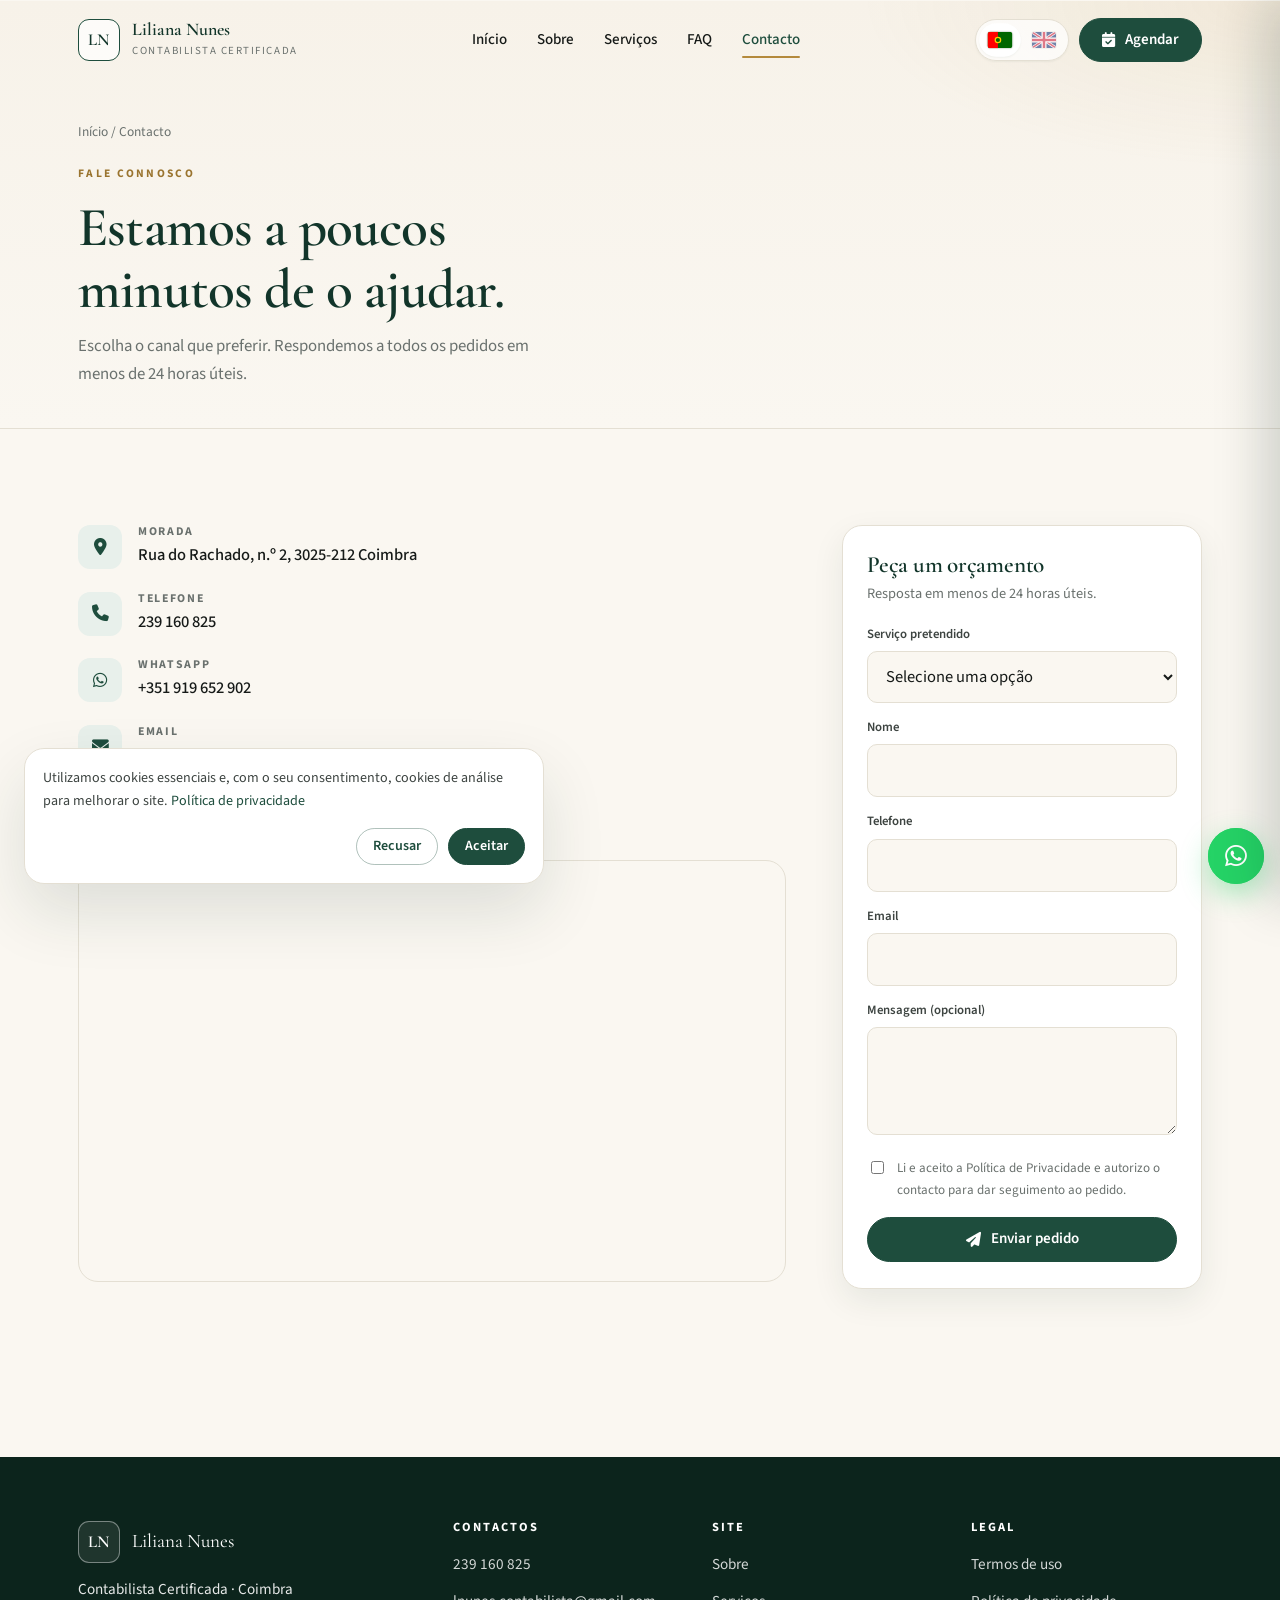
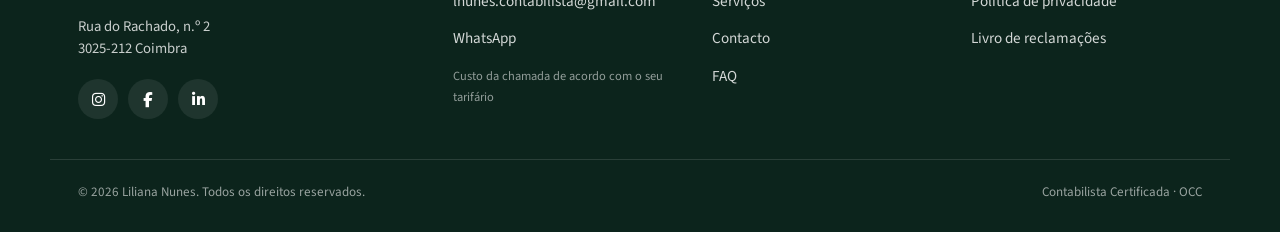
==== site/contacto.html @ eab2f984 "Add Liliana Nunes static marketing site ready for Vercel demo. Ship the HTML/CSS/JS site with PT/EN " ====
<!DOCTYPE html>
<html lang="pt-PT" data-lang="pt">
<head>
  <meta charset="utf-8">
  <meta name="viewport" content="width=device-width, initial-scale=1">
  <meta name="robots" content="index, follow, max-image-preview:large">
  <meta name="theme-color" content="#12352a">
  <meta name="geo.region" content="PT-06">
  <meta name="geo.placename" content="Coimbra">
  <meta property="og:locale" content="pt_PT">
  <meta property="og:site_name" content="Liliana Nunes | Contabilista Certificada">
  <title>Contacto · Liliana Nunes, Contabilista em Coimbra</title>
  <meta name="description" content="Contacte o gabinete de contabilidade Liliana Nunes em Coimbra. Telefone, email, WhatsApp e mapa. Resposta em menos de 24 horas úteis.">
  <link rel="canonical" href="https://www.lnunes-contabilista.pt/contacto">
  <meta property="og:url" content="https://www.lnunes-contabilista.pt/contacto">
  <meta property="og:type" content="website">
  <meta property="og:title" content="Contacto · Liliana Nunes">
  <meta property="og:description" content="Fale com o gabinete de contabilidade em Coimbra.">
  <meta property="og:image" content="https://www.lnunes-contabilista.pt/assets/img/liliana-nunes-retrato.png">
  <link rel="icon" href="favicon.svg" type="image/svg+xml">
  <link rel="preconnect" href="https://fonts.googleapis.com">
  <link rel="preconnect" href="https://fonts.gstatic.com" crossorigin>
  <link href="https://fonts.googleapis.com/css2?family=Cormorant+Garamond:ital,wght@0,500;0,600;0,700;1,600&family=Source+Sans+3:wght@400;500;600;700&display=swap" rel="stylesheet">
  <link rel="stylesheet" href="https://cdnjs.cloudflare.com/ajax/libs/font-awesome/6.5.1/css/all.min.css" media="print" onload="this.media='all'">
  <noscript><link rel="stylesheet" href="https://cdnjs.cloudflare.com/ajax/libs/font-awesome/6.5.1/css/all.min.css"></noscript>
  <link rel="stylesheet" href="assets/css/styles.css">
</head>
<body>
  <div data-include="partials/header.html"></div>

  <main>
    <section class="page-hero">
      <div class="container">
        <div class="crumbs"><a href="index.html"><span data-lang="pt">Início</span><span data-lang="en">Home</span></a> / <span data-lang="pt">Contacto</span><span data-lang="en">Contact</span></div>
        <span class="eyebrow"><span data-lang="pt">Fale connosco</span><span data-lang="en">Get in touch</span></span>
        <h1><span data-lang="pt">Estamos a poucos minutos de o ajudar.</span><span data-lang="en">We are a few minutes away from helping you.</span></h1>
        <p><span data-lang="pt">Escolha o canal que preferir. Respondemos a todos os pedidos em menos de 24 horas úteis.</span><span data-lang="en">Choose the channel you prefer. We reply to every request within 24 business hours.</span></p>
      </div>
    </section>

    <section class="section">
      <div class="container with-sidebar">
        <div>
          <div class="reveal">
            <div class="contact-item">
              <i class="fa-solid fa-location-dot"></i>
              <div>
                <h4><span data-lang="pt">Morada</span><span data-lang="en">Address</span></h4>
                <p data-bind="address">Rua do Rachado, n.º 2, 3025-212 Coimbra</p>
              </div>
            </div>
            <div class="contact-item">
              <i class="fa-solid fa-phone"></i>
              <div>
                <h4><span data-lang="pt">Telefone</span><span data-lang="en">Phone</span></h4>
                <a data-bind="phone-link" href="tel:+351239160825"><span data-bind="phone">239 160 825</span></a>
              </div>
            </div>
            <div class="contact-item">
              <i class="fa-brands fa-whatsapp"></i>
              <div>
                <h4>WhatsApp</h4>
                <a data-wa="header" href="#"><span data-bind="wa-display">+351 919 652 902</span></a>
              </div>
            </div>
            <div class="contact-item">
              <i class="fa-solid fa-envelope"></i>
              <div>
                <h4>Email</h4>
                <a data-bind="email-link" href="mailto:lnunes.contabilista@gmail.com"><span data-bind="email">lnunes.contabilista@gmail.com</span></a>
              </div>
            </div>
            <div class="contact-item">
              <i class="fa-solid fa-clock"></i>
              <div>
                <h4><span data-lang="pt">Horário</span><span data-lang="en">Hours</span></h4>
                <p data-bind="hours">Segunda a Sexta · 09:00 – 18:00</p>
              </div>
            </div>
          </div>

          <div class="map-wrap reveal" style="margin-top:24px;">
            <iframe
              title="Localização do gabinete em Coimbra"
              src="https://www.google.com/maps?q=Rua%20do%20Rachado%202%2C%203025-212%20Coimbra&output=embed"
              loading="lazy"
              referrerpolicy="no-referrer-when-downgrade"></iframe>
          </div>
        </div>

        <div data-include="partials/contact-form.html"></div>
      </div>
    </section>
  </main>

  <div data-include="partials/footer.html"></div>
  <div data-include="partials/overlays.html"></div>

  <script src="assets/js/config.js"></script>
  <script type="module" src="assets/js/site.js"></script>
</body>
</html>
---- site/assets/css/styles.css ----
/* =========================================================
   Liliana Nunes | Contabilista Certificada
   Design system premium — vanilla CSS, mobile-first
   ========================================================= */

:root {
  --green-950: #0c241c;
  --green-900: #12352a;
  --green-800: #1e4d3d;
  --green-700: #2a6b53;
  --green-100: #e8f0eb;
  --gold-600: #9a742f;
  --gold-500: #b48a3c;
  --gold-400: #cfa964;
  --cream-50: #faf7f1;
  --cream-100: #f3eee4;
  --ink-900: #161a18;
  --ink-700: #3d4441;
  --ink-500: #6a716e;
  --ink-300: #b4bab7;
  --line: #e4dfd3;
  --white: #ffffff;
  --shadow-sm: 0 1px 2px rgba(18, 53, 42, 0.05);
  --shadow-md: 0 12px 32px rgba(18, 53, 42, 0.08);
  --shadow-lg: 0 28px 64px rgba(18, 53, 42, 0.12);
  --radius: 12px;
  --radius-lg: 20px;
  --container: 1180px;
  --header-h: 80px;
  --header-h-scrolled: 68px;
  --transition: 240ms cubic-bezier(0.22, 0.7, 0.25, 1);
  --font-sans: "Source Sans 3", "Source Sans Pro", -apple-system, BlinkMacSystemFont, "Segoe UI", sans-serif;
  --font-serif: "Cormorant Garamond", Georgia, "Times New Roman", serif;
}

*, *::before, *::after { box-sizing: border-box; }
html { scroll-behavior: smooth; -webkit-text-size-adjust: 100%; }
body {
  margin: 0;
  font-family: var(--font-sans);
  color: var(--ink-900);
  background: var(--cream-50);
  line-height: 1.65;
  font-size: 16.5px;
  -webkit-font-smoothing: antialiased;
  overflow-x: hidden;
}
img { max-width: 100%; display: block; height: auto; }
a { color: var(--green-800); text-decoration: none; transition: color var(--transition); }
a:hover { color: var(--gold-500); }
button { font-family: inherit; cursor: pointer; }
strong { color: var(--ink-900); font-weight: 600; }

h1, h2, h3, h4 {
  font-family: var(--font-serif);
  font-weight: 600;
  color: var(--green-900);
  line-height: 1.12;
  margin: 0 0 0.45em;
  letter-spacing: -0.015em;
}
h1 { font-size: clamp(2.15rem, 5vw, 3.45rem); }
h2 { font-size: clamp(1.65rem, 3.2vw, 2.35rem); }
h3 {
  font-size: 1.2rem;
  font-family: var(--font-serif);
  font-weight: 600;
  letter-spacing: -0.01em;
}
p { margin: 0 0 1em; color: var(--ink-700); }
p:last-child { margin-bottom: 0; }

.container {
  max-width: var(--container);
  margin: 0 auto;
  padding: 0 clamp(18px, 4vw, 28px);
}
.section { padding: clamp(56px, 8vw, 96px) 0; }
.section-tight { padding: clamp(40px, 6vw, 64px) 0; }
.section--muted {
  background: var(--white);
  border-top: 1px solid var(--line);
  border-bottom: 1px solid var(--line);
}

.eyebrow {
  display: inline-block;
  font-size: 0.72rem;
  letter-spacing: 0.2em;
  text-transform: uppercase;
  color: var(--gold-600);
  font-weight: 700;
  margin-bottom: 14px;
}
.lead { font-size: 1.12rem; color: var(--ink-700); max-width: 54ch; line-height: 1.7; }

/* -------- Buttons -------- */
.btn {
  display: inline-flex;
  align-items: center;
  justify-content: center;
  gap: 10px;
  padding: 13px 22px;
  border-radius: 999px;
  font-weight: 600;
  font-size: 0.94rem;
  border: 1.5px solid transparent;
  transition: transform var(--transition), background var(--transition), color var(--transition), box-shadow var(--transition), border-color var(--transition);
  white-space: nowrap;
  line-height: 1.1;
  text-decoration: none;
}
.btn-primary {
  background: var(--green-800);
  color: var(--white);
  border-color: var(--green-800);
}
.btn-primary:hover {
  background: var(--green-900);
  border-color: var(--green-900);
  color: var(--white);
  transform: translateY(-1px);
  box-shadow: var(--shadow-md);
}
.btn-outline {
  background: transparent;
  color: var(--green-800);
  border-color: rgba(30, 77, 61, 0.35);
}
.btn-outline:hover {
  background: var(--green-800);
  border-color: var(--green-800);
  color: var(--white);
}
.btn-gold {
  background: var(--gold-500);
  color: var(--white);
  border-color: var(--gold-500);
}
.btn-gold:hover {
  background: var(--gold-400);
  border-color: var(--gold-400);
  color: var(--white);
}
.btn-whatsapp { background: #25d366; color: var(--white); border-color: #25d366; }
.btn-whatsapp:hover { background: #1ebe5b; border-color: #1ebe5b; color: var(--white); }

/* -------- Header (adapta ao cenário) -------- */
.site-header {
  position: sticky;
  top: 0;
  z-index: 60;
  background: rgba(250, 247, 241, 0.72);
  backdrop-filter: saturate(160%) blur(14px);
  -webkit-backdrop-filter: saturate(160%) blur(14px);
  border-bottom: 1px solid transparent;
  transition: background var(--transition), border-color var(--transition), box-shadow var(--transition);
}
/* Header transparente no topo — igual em todas as páginas */
.site-header:not(.scrolled) {
  background: transparent;
  backdrop-filter: none;
  -webkit-backdrop-filter: none;
}
body.is-home .site-header:not(.scrolled) {
  background: transparent;
  backdrop-filter: none;
  -webkit-backdrop-filter: none;
}
.site-header.scrolled {
  background: rgba(255, 255, 255, 0.94);
  border-bottom-color: var(--line);
  box-shadow: 0 8px 30px rgba(18, 53, 42, 0.06);
}
.header-inner {
  height: var(--header-h);
  display: flex;
  align-items: center;
  justify-content: space-between;
  gap: 16px;
  transition: height var(--transition);
}
.site-header.scrolled .header-inner { height: var(--header-h-scrolled); }

.brand {
  display: flex;
  align-items: center;
  gap: 12px;
  color: var(--green-900);
  font-family: var(--font-serif);
  min-width: 0;
}
.brand:hover { color: var(--green-900); }
.brand-mark {
  width: 42px;
  height: 42px;
  flex-shrink: 0;
  display: inline-flex;
  align-items: center;
  justify-content: center;
  border: 1.5px solid var(--green-800);
  border-radius: 11px;
  font-family: var(--font-serif);
  font-size: 1.05rem;
  font-weight: 600;
  letter-spacing: 0.04em;
  color: var(--green-900);
  background: rgba(255, 255, 255, 0.7);
  transition: background var(--transition), border-color var(--transition), color var(--transition);
}
.brand-mark--light {
  border-color: rgba(255, 255, 255, 0.4);
  color: var(--white);
  background: rgba(255, 255, 255, 0.08);
}
.brand-name {
  font-size: 1.12rem;
  line-height: 1.1;
  font-weight: 600;
  white-space: nowrap;
}
.brand-sub {
  font-size: 0.68rem;
  letter-spacing: 0.14em;
  text-transform: uppercase;
  color: var(--ink-500);
  font-family: var(--font-sans);
  margin-top: 2px;
}
@media (max-width: 380px) {
  .brand-sub { display: none; }
}

.lang-switch {
  display: inline-flex;
  align-items: center;
  gap: 4px;
  padding: 4px;
  border-radius: 999px;
  background: rgba(255, 255, 255, 0.72);
  border: 1px solid var(--line);
  box-shadow: var(--shadow-sm);
}
.lang-flag {
  display: inline-flex;
  align-items: center;
  justify-content: center;
  gap: 8px;
  width: 40px;
  height: 32px;
  padding: 0;
  border: 0;
  border-radius: 999px;
  background: transparent;
  cursor: pointer;
  opacity: 0.55;
  transition: opacity var(--transition), background var(--transition), transform var(--transition);
}
.lang-flag svg {
  display: block;
  border-radius: 3px;
  box-shadow: 0 0 0 1px rgba(0, 0, 0, 0.08);
}
.lang-flag:hover { opacity: 0.9; }
.lang-flag.is-active {
  opacity: 1;
  background: var(--white);
  box-shadow: var(--shadow-sm);
  transform: scale(1.04);
}
.lang-switch--mobile {
  margin-top: 22px;
  align-self: stretch;
  justify-content: center;
  padding: 8px;
  gap: 8px;
}
.lang-switch--mobile .lang-flag {
  width: auto;
  min-width: 88px;
  height: 42px;
  padding: 0 14px;
  font-size: 0.82rem;
  font-weight: 700;
  letter-spacing: 0.06em;
  color: var(--green-900);
  opacity: 0.7;
}
.lang-switch--mobile .lang-flag.is-active {
  opacity: 1;
  background: var(--green-100);
}

.header-actions {
  display: none;
  align-items: center;
  gap: 10px;
  flex-shrink: 0;
}

.nav { display: none; }
.nav ul {
  list-style: none;
  padding: 0;
  margin: 0;
  display: flex;
  gap: clamp(18px, 2.4vw, 30px);
}
.nav a {
  color: var(--ink-900);
  font-weight: 500;
  font-size: 0.94rem;
  position: relative;
  padding: 6px 0;
}
.nav a:hover,
.nav a.active { color: var(--green-800); }
.nav a.active::after {
  content: "";
  position: absolute;
  left: 0;
  right: 0;
  bottom: -2px;
  height: 2px;
  background: var(--gold-500);
  border-radius: 2px;
}

.burger {
  width: 44px;
  height: 44px;
  border: 1px solid transparent;
  border-radius: 12px;
  background: rgba(255, 255, 255, 0.55);
  color: var(--green-900);
  display: inline-flex;
  align-items: center;
  justify-content: center;
  font-size: 1.2rem;
  flex-shrink: 0;
}
.burger:hover { border-color: var(--line); }

.header-mobile-tools {
  display: inline-flex;
  align-items: center;
  gap: 8px;
  flex-shrink: 0;
}
@media (min-width: 960px) {
  .nav { display: block; }
  .header-actions { display: inline-flex; }
  .header-mobile-tools { display: none; }
}

/* Mobile nav */
.nav-backdrop {
  position: fixed;
  inset: 0;
  z-index: 75;
  background: rgba(12, 36, 28, 0.45);
  opacity: 0;
  visibility: hidden;
  pointer-events: none;
  transition: opacity var(--transition), visibility var(--transition);
  border: 0;
  padding: 0;
  margin: 0;
  width: 100%;
  cursor: pointer;
}
.nav-backdrop.open {
  opacity: 1;
  visibility: visible;
  pointer-events: auto;
}
.mobile-nav {
  position: fixed;
  top: 0;
  right: 0;
  bottom: 0;
  z-index: 80;
  width: min(100%, 360px);
  background: var(--cream-50);
  padding: 20px 22px calc(28px + env(safe-area-inset-bottom));
  transform: translateX(100%);
  transition: transform var(--transition);
  display: flex;
  flex-direction: column;
  box-shadow: -16px 0 48px rgba(12, 36, 28, 0.18);
  overflow-y: auto;
}
.mobile-nav.open { transform: translateX(0); }
.mobile-nav-head {
  display: flex;
  justify-content: space-between;
  align-items: center;
  margin-bottom: 28px;
  gap: 12px;
}
.mobile-nav ul {
  list-style: none;
  padding: 0;
  margin: 0;
  display: flex;
  flex-direction: column;
}
.mobile-nav a {
  display: block;
  padding: 15px 4px;
  font-size: 1.35rem;
  font-family: var(--font-serif);
  color: var(--green-900);
  border-bottom: 1px solid var(--line);
}
.mobile-nav a.active { color: var(--gold-600); }
.mobile-nav .btn {
  margin-top: 28px;
  width: 100%;
}

/* -------- Hero -------- */
.hero {
  position: relative;
  padding: 28px 0 56px;
  margin-top: calc(var(--header-h) * -1);
  padding-top: calc(var(--header-h) + 28px);
  background:
    radial-gradient(1000px 480px at 88% -8%, rgba(180, 138, 60, 0.16), transparent 58%),
    radial-gradient(820px 460px at -8% 100%, rgba(30, 77, 61, 0.11), transparent 55%),
    linear-gradient(180deg, #f7f2e9 0%, var(--cream-50) 100%);
  overflow: hidden;
}
body.is-home .hero { margin-top: calc(var(--header-h) * -1); padding-top: calc(var(--header-h) + 28px); }

.hero-grid {
  display: grid;
  grid-template-columns: 1fr;
  gap: 36px;
  align-items: center;
}
.hero-copy h1 .accent {
  color: var(--gold-500);
  font-style: italic;
  font-weight: 600;
}
.hero-copy .lead { margin-bottom: 26px; }
.hero-ctas { display: flex; flex-wrap: wrap; gap: 12px; }
.hero-meta {
  margin-top: 28px;
  display: flex;
  flex-wrap: wrap;
  gap: 14px 28px;
  color: var(--ink-700);
  font-size: 0.9rem;
}
.hero-meta div {
  display: inline-flex;
  align-items: center;
  gap: 8px;
}
.hero-meta i { color: var(--gold-500); }

.hero-image-wrap {
  position: relative;
  border-radius: var(--radius-lg);
  overflow: hidden;
  aspect-ratio: 4 / 5;
  max-height: 620px;
  box-shadow: var(--shadow-lg);
  background: var(--cream-100);
}
.hero-image-wrap::before {
  content: "";
  position: absolute;
  inset: 0;
  background: linear-gradient(180deg, transparent 55%, rgba(12, 36, 28, 0.42));
  z-index: 1;
  pointer-events: none;
}
.hero-image-wrap img {
  width: 100%;
  height: 100%;
  object-fit: cover;
  object-position: center top;
}

.hero-badge {
  position: absolute;
  bottom: 18px;
  left: 18px;
  right: 18px;
  z-index: 2;
  background: rgba(255, 255, 255, 0.95);
  backdrop-filter: blur(10px);
  border-radius: var(--radius);
  padding: 13px 16px;
  display: flex;
  align-items: center;
  gap: 12px;
  box-shadow: var(--shadow-md);
}
.hero-badge .dot {
  width: 10px;
  height: 10px;
  border-radius: 50%;
  background: #25d366;
  box-shadow: 0 0 0 6px rgba(37, 211, 102, 0.18);
  flex-shrink: 0;
}
.hero-badge strong {
  display: block;
  color: var(--green-900);
  font-size: 0.95rem;
  line-height: 1.2;
}
.hero-badge small {
  color: var(--ink-500);
  display: block;
  font-size: 0.8rem;
  margin-top: 2px;
}

@media (min-width: 960px) {
  .hero { padding: 40px 0 88px; }
  .hero { padding-top: calc(var(--header-h) + 48px); }
  .hero-grid {
    grid-template-columns: 1.08fr 0.92fr;
    gap: 56px;
  }
}

@media (min-width: 1400px) {
  .container { padding: 0 32px; }
  .hero-grid { gap: 72px; }
  .hero-image-wrap { max-height: 680px; }
}

/* -------- Trust bar -------- */
.trust {
  background: var(--white);
  border-top: 1px solid var(--line);
  border-bottom: 1px solid var(--line);
  padding: 26px 0;
}
.trust-grid {
  display: grid;
  grid-template-columns: repeat(2, 1fr);
  gap: 22px 20px;
  text-align: center;
}
.trust-item strong {
  display: block;
  font-family: var(--font-serif);
  color: var(--green-900);
  font-size: 1.65rem;
  line-height: 1.1;
  margin-bottom: 4px;
}
.trust-item span {
  color: var(--ink-500);
  font-size: 0.82rem;
  letter-spacing: 0.04em;
}
@media (min-width: 768px) {
  .trust-grid { grid-template-columns: repeat(4, 1fr); }
}

/* -------- Sections -------- */
.section-head {
  text-align: center;
  max-width: 680px;
  margin: 0 auto 48px;
}
.section-head p {
  color: var(--ink-500);
  font-size: 1.05rem;
}

/* -------- Service items (editorial, não “card feio”) -------- */
.services-grid {
  display: grid;
  grid-template-columns: 1fr;
  gap: 0;
  border-top: 1px solid var(--line);
}
@media (min-width: 720px) {
  .services-grid {
    grid-template-columns: repeat(2, 1fr);
    column-gap: 0;
  }
}
@media (min-width: 1100px) {
  .services-grid { grid-template-columns: repeat(3, 1fr); }
}

.service-card {
  background: transparent;
  border: 0;
  border-bottom: 1px solid var(--line);
  border-radius: 0;
  padding: 28px 8px 28px 0;
  height: auto;
  transition: background var(--transition);
  position: relative;
}
@media (min-width: 720px) {
  .service-card {
    padding: 32px 28px 32px 0;
    border-right: 1px solid var(--line);
  }
  .service-card:nth-child(2n) { padding-right: 0; padding-left: 28px; border-right: 0; }
}
@media (min-width: 1100px) {
  .service-card {
    padding: 34px 28px;
    border-right: 1px solid var(--line);
  }
  .service-card:nth-child(2n) { padding-left: 28px; border-right: 1px solid var(--line); }
  .service-card:nth-child(3n) { border-right: 0; padding-right: 0; }
  .service-card:nth-child(3n + 1) { padding-left: 0; }
}

.service-card:hover { background: transparent; transform: none; box-shadow: none; }
.service-card .icon {
  width: auto;
  height: auto;
  border-radius: 0;
  background: none;
  color: var(--gold-500);
  display: inline-flex;
  font-size: 1.15rem;
  margin-bottom: 14px;
}
.service-card h3 {
  color: var(--green-900);
  margin-bottom: 10px;
  font-size: 1.28rem;
}
.service-card p {
  font-size: 0.96rem;
  margin-bottom: 14px;
  max-width: 38ch;
}
.service-card a {
  font-weight: 600;
  font-size: 0.88rem;
  display: inline-flex;
  align-items: center;
  gap: 8px;
  color: var(--green-800);
}
.service-card a:hover { color: var(--gold-500); gap: 12px; }

/* Lista longa na página serviços */
.service-list {
  display: flex;
  flex-direction: column;
  gap: 0;
  border-top: 1px solid var(--line);
}
.service-row {
  display: grid;
  grid-template-columns: 1fr;
  gap: 12px;
  padding: 28px 0;
  border-bottom: 1px solid var(--line);
  scroll-margin-top: calc(var(--header-h-scrolled) + 20px);
}
@media (min-width: 720px) {
  .service-row {
    grid-template-columns: 56px 1fr;
    gap: 20px;
    padding: 32px 0;
    align-items: start;
  }
}
.service-row .icon {
  color: var(--gold-500);
  font-size: 1.25rem;
  padding-top: 4px;
}
.service-row h3 {
  margin-bottom: 8px;
  font-size: 1.35rem;
}
.service-row p {
  margin: 0;
  max-width: 62ch;
  font-size: 1rem;
}

/* -------- Process steps -------- */
.steps {
  display: grid;
  grid-template-columns: 1fr;
  gap: 18px;
  counter-reset: step;
}
@media (min-width: 768px) {
  .steps { grid-template-columns: repeat(4, 1fr); gap: 20px; }
}
.step {
  background: transparent;
  border: 0;
  border-top: 2px solid var(--gold-500);
  border-radius: 0;
  padding: 20px 4px 8px;
}
.step::before {
  counter-increment: step;
  content: "0" counter(step);
  font-family: var(--font-serif);
  font-size: 1.85rem;
  color: var(--gold-500);
  display: block;
  margin-bottom: 10px;
  line-height: 1;
}
.step h3 { margin-bottom: 8px; font-size: 1.15rem; }
.step p { font-size: 0.92rem; margin: 0; color: var(--ink-500); }

.block-intro { margin-top: 64px; margin-bottom: 8px; }
.block-intro p { color: var(--ink-500); max-width: 48ch; }

/* -------- Sidebar + form -------- */
.with-sidebar {
  display: grid;
  grid-template-columns: 1fr;
  gap: 40px;
}
@media (min-width: 1024px) {
  .with-sidebar {
    grid-template-columns: minmax(0, 1fr) min(360px, 34%);
    gap: 56px;
    align-items: start;
  }
  .sidebar-sticky { position: sticky; top: calc(var(--header-h-scrolled) + 20px); }
}

.form-card {
  background: var(--white);
  border: 1px solid var(--line);
  border-radius: var(--radius-lg);
  padding: 26px 24px;
  box-shadow: var(--shadow-md);
}
.form-card h3 {
  font-family: var(--font-serif);
  font-size: 1.45rem;
  margin-bottom: 4px;
  color: var(--green-900);
}
.form-card .sub {
  color: var(--ink-500);
  font-size: 0.9rem;
  margin-bottom: 18px;
}
.field { margin-bottom: 14px; }
.field label {
  display: block;
  font-size: 0.8rem;
  font-weight: 600;
  color: var(--ink-700);
  margin-bottom: 6px;
}
.field input,
.field select,
.field textarea {
  width: 100%;
  padding: 12px 14px;
  border: 1px solid var(--line);
  border-radius: 10px;
  font: inherit;
  background: var(--cream-50);
  color: var(--ink-900);
  transition: border-color var(--transition), background var(--transition), box-shadow var(--transition);
}
.field input:focus,
.field select:focus,
.field textarea:focus {
  outline: none;
  border-color: var(--green-800);
  background: var(--white);
  box-shadow: 0 0 0 3px rgba(30, 77, 61, 0.1);
}
.field textarea { min-height: 92px; resize: vertical; }
.check {
  display: flex;
  gap: 10px;
  align-items: flex-start;
  font-size: 0.82rem;
  color: var(--ink-500);
  margin-bottom: 16px;
}
.check input { margin-top: 3px; flex-shrink: 0; }
.form-card .btn { width: 100%; }
.form-status {
  margin-top: 14px;
  font-size: 0.88rem;
  padding: 12px 14px;
  border-radius: 10px;
  display: none;
}
.form-status.success {
  display: block;
  background: #eaf7ef;
  color: #1b6a3a;
  border: 1px solid #c9e9d5;
}
.form-status.error {
  display: block;
  background: #fdecec;
  color: #a12626;
  border: 1px solid #f4c9c9;
}

/* -------- IRS / CTA -------- */
.irs-block {
  background: linear-gradient(145deg, var(--green-800), var(--green-950));
  color: var(--white);
  border-radius: var(--radius-lg);
  padding: clamp(32px, 5vw, 52px) clamp(24px, 4vw, 40px);
  position: relative;
  overflow: hidden;
}
.irs-block::before {
  content: "";
  position: absolute;
  right: -80px;
  top: -80px;
  width: 320px;
  height: 320px;
  background: radial-gradient(circle, rgba(207, 169, 100, 0.32), transparent 70%);
}
.irs-block h2,
.irs-block .eyebrow,
.irs-block p,
.irs-block .btn { position: relative; }
.irs-block h2 { color: var(--white); }
.irs-block p { color: rgba(255, 255, 255, 0.88); }
.irs-year { color: var(--gold-400); font-style: italic; }
.irs-block .eyebrow { color: var(--gold-400); }

.value-grid {
  display: grid;
  grid-template-columns: 1fr;
  gap: 28px;
}
@media (min-width: 768px) {
  .value-grid { grid-template-columns: repeat(3, 1fr); gap: 36px; }
}
.value {
  padding: 0;
  background: transparent;
  border: 0;
  border-top: 2px solid var(--gold-500);
  border-radius: 0;
  padding-top: 20px;
}
.value i {
  color: var(--gold-500);
  font-size: 1.2rem;
  margin-bottom: 12px;
  display: block;
}
.value h3 { color: var(--green-900); margin-bottom: 8px; }
.value p { font-size: 0.95rem; margin: 0; color: var(--ink-500); }

/* -------- FAQ -------- */
.faq-list { max-width: 780px; margin: 0 auto; }
.faq-item {
  border: 0;
  border-bottom: 1px solid var(--line);
  border-radius: 0;
  background: transparent;
  margin-bottom: 0;
  overflow: hidden;
}
.faq-item summary {
  list-style: none;
  padding: 22px 4px;
  font-weight: 600;
  color: var(--green-900);
  cursor: pointer;
  display: flex;
  justify-content: space-between;
  align-items: center;
  gap: 16px;
  font-family: var(--font-serif);
  font-size: 1.2rem;
}
.faq-item summary::-webkit-details-marker { display: none; }
.faq-item summary::after {
  content: "+";
  font-family: var(--font-sans);
  font-size: 1.4rem;
  color: var(--gold-500);
  flex-shrink: 0;
  line-height: 1;
}
.faq-item[open] summary::after { content: "−"; }
.faq-item .answer { padding: 0 4px 22px; color: var(--ink-700); }
.faq-item .answer p:last-child { margin-bottom: 0; }

/* -------- Contact -------- */
.contact-item {
  display: flex;
  gap: 16px;
  margin-bottom: 22px;
  align-items: flex-start;
}
.contact-item i {
  width: 44px;
  height: 44px;
  border-radius: 12px;
  background: var(--green-100);
  color: var(--green-800);
  display: inline-flex;
  align-items: center;
  justify-content: center;
  flex-shrink: 0;
  font-size: 1.05rem;
}
.contact-item h4 {
  margin: 0 0 4px;
  font-family: var(--font-sans);
  font-size: 0.74rem;
  letter-spacing: 0.14em;
  text-transform: uppercase;
  color: var(--ink-500);
  font-weight: 700;
}
.contact-item a,
.contact-item p {
  color: var(--ink-900);
  font-weight: 500;
  margin: 0;
}
.map-wrap {
  border-radius: var(--radius-lg);
  overflow: hidden;
  border: 1px solid var(--line);
  margin-top: 8px;
}
.map-wrap iframe {
  display: block;
  width: 100%;
  height: min(420px, 55vw);
  min-height: 280px;
  border: 0;
}

/* -------- Page hero / about -------- */
.page-hero {
  background:
    radial-gradient(700px 280px at 100% 0%, rgba(180, 138, 60, 0.1), transparent 60%),
    linear-gradient(180deg, #f7f2e9, var(--cream-50));
  margin-top: calc(var(--header-h) * -1);
  padding: calc(var(--header-h) + 40px) 0 40px;
  border-bottom: 1px solid var(--line);
}
.page-hero h1 { margin-bottom: 12px; max-width: 18ch; }
.page-hero > .container > p {
  color: var(--ink-500);
  max-width: 58ch;
  font-size: 1.05rem;
}
.crumbs {
  color: var(--ink-500);
  font-size: 0.84rem;
  margin-bottom: 16px;
}
.crumbs a { color: var(--ink-500); }
.crumbs a:hover { color: var(--green-800); }

.about-layout {
  display: grid;
  grid-template-columns: 1fr;
  gap: 28px;
  margin-bottom: 40px;
}
@media (min-width: 800px) {
  .about-layout {
    grid-template-columns: minmax(220px, 320px) 1fr;
    gap: 40px;
    align-items: start;
  }
}
.about-portrait {
  border-radius: var(--radius-lg);
  overflow: hidden;
  margin: 0;
  max-width: none;
  box-shadow: var(--shadow-md);
  background: var(--cream-100);
}
.about-portrait img {
  width: 100%;
  aspect-ratio: 4 / 5;
  object-fit: cover;
  object-position: center top;
}

.values-list {
  list-style: none;
  padding: 0;
  margin: 0;
  display: flex;
  flex-direction: column;
  gap: 0;
  border-top: 1px solid var(--line);
}
.values-list li {
  padding: 18px 0;
  border-bottom: 1px solid var(--line);
  color: var(--ink-700);
  font-size: 0.98rem;
}
.values-list strong {
  display: block;
  color: var(--green-900);
  font-family: var(--font-serif);
  font-size: 1.15rem;
  margin-bottom: 4px;
  font-weight: 600;
}

.legal { max-width: 820px; margin: 0 auto; }
.legal h2 { margin-top: 40px; font-size: 1.45rem; }
.legal p, .legal li { color: var(--ink-700); }
.legal ul { padding-left: 20px; }

.cta-banner {
  background: linear-gradient(145deg, var(--green-900), var(--green-950));
  color: var(--white);
  border-radius: var(--radius-lg);
  padding: clamp(36px, 5vw, 52px) clamp(24px, 4vw, 40px);
  text-align: center;
}
.cta-banner h2 { color: var(--white); }
.cta-banner p {
  color: rgba(255, 255, 255, 0.82);
  max-width: 520px;
  margin: 0 auto 24px;
}

/* -------- Footer (texto legível) -------- */
.site-footer {
  background: var(--green-950);
  color: rgba(255, 255, 255, 0.88);
  padding: 64px 0 28px;
  margin-top: 72px;
}
.site-footer p {
  color: rgba(255, 255, 255, 0.82);
  margin: 0;
}
.site-footer .footer-lead {
  margin: 0 0 0.85rem;
  font-size: 0.95rem;
  color: rgba(255, 255, 255, 0.9);
}
.site-footer .footer-address {
  font-size: 0.92rem;
  line-height: 1.55;
  color: rgba(255, 255, 255, 0.78);
}
.site-footer .footer-note {
  margin-top: 0.85rem;
  font-size: 0.78rem;
  color: rgba(255, 255, 255, 0.55);
}
.footer-grid {
  display: grid;
  grid-template-columns: 1fr;
  gap: 36px;
  margin-bottom: 40px;
}
@media (min-width: 768px) {
  .footer-grid { grid-template-columns: 1.5fr 1fr 1fr 1fr; gap: 28px; }
}
.site-footer h4 {
  color: #fff;
  font-family: var(--font-sans);
  font-size: 0.78rem;
  letter-spacing: 0.16em;
  text-transform: uppercase;
  margin: 0 0 16px;
  font-weight: 700;
}
.site-footer ul { list-style: none; padding: 0; margin: 0; }
.site-footer li { margin-bottom: 10px; }
.site-footer a {
  color: rgba(255, 255, 255, 0.82);
  font-size: 0.95rem;
}
.site-footer a:hover { color: var(--gold-400); }
.footer-brand {
  display: flex;
  align-items: center;
  gap: 12px;
  color: #fff;
  font-family: var(--font-serif);
  font-size: 1.2rem;
  margin-bottom: 14px;
}
.socials { display: flex; gap: 10px; margin-top: 18px; }
.socials a {
  width: 40px;
  height: 40px;
  border-radius: 50%;
  background: rgba(255, 255, 255, 0.08);
  display: inline-flex;
  align-items: center;
  justify-content: center;
  color: #fff;
}
.socials a:hover {
  background: var(--gold-500);
  color: #fff;
}
.footer-bottom {
  border-top: 1px solid rgba(255, 255, 255, 0.12);
  padding-top: 22px;
  display: flex;
  flex-wrap: wrap;
  justify-content: space-between;
  gap: 12px;
  font-size: 0.82rem;
  color: rgba(255, 255, 255, 0.58);
}

/* -------- Float / modal / cookies -------- */
.wa-float {
  position: fixed;
  right: max(16px, env(safe-area-inset-right));
  bottom: max(16px, env(safe-area-inset-bottom));
  z-index: 50;
  width: 56px;
  height: 56px;
  border-radius: 50%;
  background: #25d366;
  color: var(--white);
  display: inline-flex;
  align-items: center;
  justify-content: center;
  font-size: 1.55rem;
  box-shadow: 0 10px 28px rgba(37, 211, 102, 0.38);
  transition: transform var(--transition);
}
.wa-float:hover { transform: scale(1.06); color: var(--white); }
.wa-float::after {
  content: "";
  position: absolute;
  inset: 0;
  border-radius: 50%;
  border: 2px solid #25d366;
  animation: pulse 2.4s infinite;
}
@keyframes pulse {
  0% { transform: scale(1); opacity: 0.75; }
  100% { transform: scale(1.55); opacity: 0; }
}

.modal-backdrop {
  position: fixed;
  inset: 0;
  z-index: 90;
  background: rgba(12, 36, 28, 0.55);
  backdrop-filter: blur(4px);
  display: none;
  align-items: center;
  justify-content: center;
  padding: 20px;
}
.modal-backdrop.open { display: flex; }
.modal {
  background: var(--white);
  border-radius: var(--radius-lg);
  max-width: 440px;
  width: 100%;
  padding: 36px 28px;
  text-align: center;
  position: relative;
  box-shadow: var(--shadow-lg);
  animation: pop 0.28s ease;
}
@keyframes pop {
  from { transform: scale(0.95); opacity: 0; }
  to { transform: scale(1); opacity: 1; }
}
.modal h3 {
  font-family: var(--font-serif);
  font-size: 1.55rem;
  color: var(--green-900);
}
.modal p { color: var(--ink-500); margin-bottom: 22px; }
.modal .btn { width: 100%; margin-bottom: 10px; }
.modal .close {
  position: absolute;
  top: 12px;
  right: 12px;
  width: 36px;
  height: 36px;
  border: 0;
  border-radius: 50%;
  background: var(--cream-100);
  color: var(--ink-700);
  font-size: 1.05rem;
}

.reveal { opacity: 1; transform: none; }
html.has-js .reveal {
  opacity: 0;
  transform: translateY(16px);
  transition: opacity 0.65s ease, transform 0.65s ease;
}
html.has-js .reveal.visible { opacity: 1; transform: none; }
@media (prefers-reduced-motion: reduce) {
  html.has-js .reveal { opacity: 1; transform: none; transition: none; }
  html { scroll-behavior: auto; }
  .wa-float::after { animation: none; }
}

.cookie-banner {
  position: fixed;
  left: 16px;
  right: 16px;
  bottom: max(16px, env(safe-area-inset-bottom));
  z-index: 70;
  max-width: 520px;
  margin: 0 auto;
}
.cookie-banner__inner {
  background: var(--white);
  border: 1px solid var(--line);
  border-radius: var(--radius-lg);
  box-shadow: var(--shadow-lg);
  padding: 18px 18px;
  display: flex;
  flex-direction: column;
  gap: 14px;
}
.cookie-banner__inner p {
  margin: 0;
  font-size: 0.88rem;
  color: var(--ink-700);
}
.cookie-banner__actions {
  display: flex;
  gap: 10px;
  justify-content: flex-end;
  flex-wrap: wrap;
}
.cookie-banner__actions .btn { padding: 10px 16px; font-size: 0.88rem; }
@media (min-width: 640px) {
  .cookie-banner { left: 24px; right: auto; margin: 0; }
}

.hidden { display: none !important; }
html[data-lang="en"] [data-lang="pt"] { display: none !important; }
html[data-lang="pt"] [data-lang="en"] { display: none !important; }
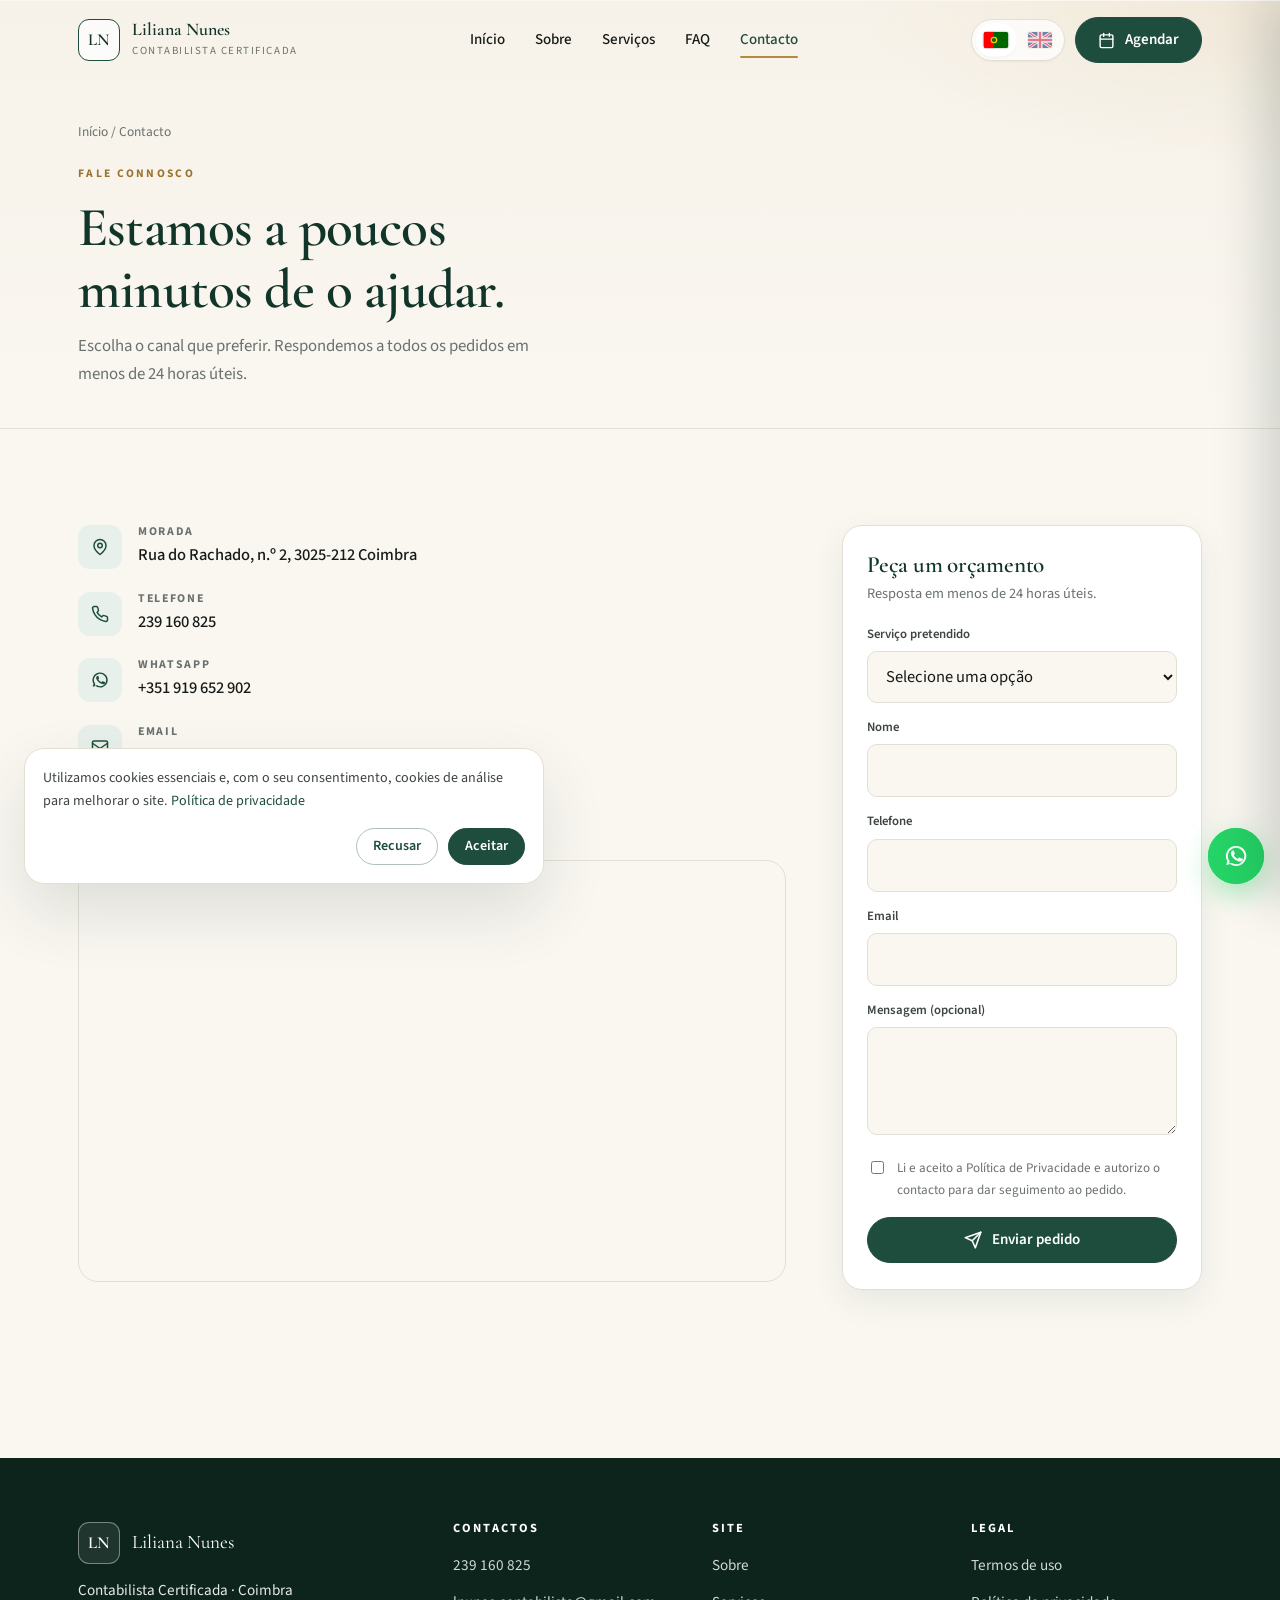
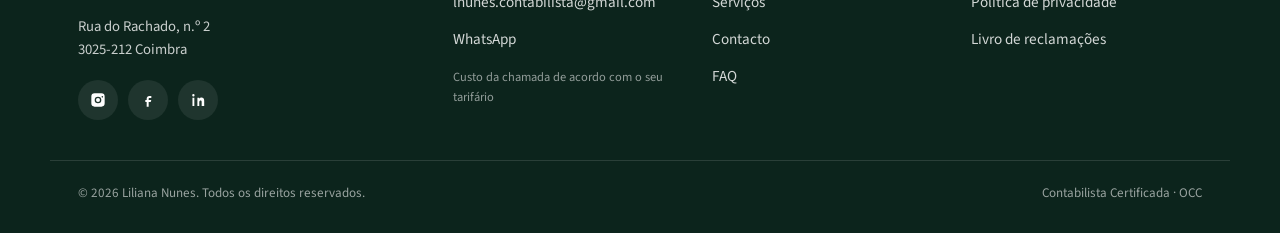
==== commit f8ff5542: "Improve mobile PageSpeed by cutting heavy third-party assets. Replace Font Awesome with a tiny local" ====
--- a/site/contacto.html
+++ b/site/contacto.html
@@ -20,10 +20,10 @@
   <link rel="icon" href="favicon.svg" type="image/svg+xml">
   <link rel="preconnect" href="https://fonts.googleapis.com">
   <link rel="preconnect" href="https://fonts.gstatic.com" crossorigin>
-  <link href="https://fonts.googleapis.com/css2?family=Cormorant+Garamond:ital,wght@0,500;0,600;0,700;1,600&family=Source+Sans+3:wght@400;500;600;700&display=swap" rel="stylesheet">
-  <link rel="stylesheet" href="https://cdnjs.cloudflare.com/ajax/libs/font-awesome/6.5.1/css/all.min.css" media="print" onload="this.media='all'">
-  <noscript><link rel="stylesheet" href="https://cdnjs.cloudflare.com/ajax/libs/font-awesome/6.5.1/css/all.min.css"></noscript>
-  <link rel="stylesheet" href="assets/css/styles.css">
+  <link rel="preload" as="style" href="https://fonts.googleapis.com/css2?family=Cormorant+Garamond:ital,wght@0,600;1,600&family=Source+Sans+3:wght@400;600&display=swap" onload="this.onload=null;this.rel='stylesheet'">
+  <noscript><link rel="stylesheet" href="https://fonts.googleapis.com/css2?family=Cormorant+Garamond:ital,wght@0,600;1,600&family=Source+Sans+3:wght@400;600&display=swap"></noscript>
+  <link rel="stylesheet" href="assets/css/icons.css">
+<link rel="stylesheet" href="assets/css/styles.css">
 </head>
 <body>
   <div data-include="partials/header.html"></div>
@@ -43,35 +43,35 @@
         <div>
           <div class="reveal">
             <div class="contact-item">
-              <i class="fa-solid fa-location-dot"></i>
+              <i class="i i-pin" aria-hidden="true"></i>
               <div>
                 <h4><span data-lang="pt">Morada</span><span data-lang="en">Address</span></h4>
                 <p data-bind="address">Rua do Rachado, n.º 2, 3025-212 Coimbra</p>
               </div>
             </div>
             <div class="contact-item">
-              <i class="fa-solid fa-phone"></i>
+              <i class="i i-phone" aria-hidden="true"></i>
               <div>
                 <h4><span data-lang="pt">Telefone</span><span data-lang="en">Phone</span></h4>
                 <a data-bind="phone-link" href="tel:+351239160825"><span data-bind="phone">239 160 825</span></a>
               </div>
             </div>
             <div class="contact-item">
-              <i class="fa-brands fa-whatsapp"></i>
+              <i class="i i-whatsapp" aria-hidden="true"></i>
               <div>
                 <h4>WhatsApp</h4>
                 <a data-wa="header" href="#"><span data-bind="wa-display">+351 919 652 902</span></a>
               </div>
             </div>
             <div class="contact-item">
-              <i class="fa-solid fa-envelope"></i>
+              <i class="i i-mail" aria-hidden="true"></i>
               <div>
                 <h4>Email</h4>
                 <a data-bind="email-link" href="mailto:lnunes.contabilista@gmail.com"><span data-bind="email">lnunes.contabilista@gmail.com</span></a>
               </div>
             </div>
             <div class="contact-item">
-              <i class="fa-solid fa-clock"></i>
+              <i class="i i-clock" aria-hidden="true"></i>
               <div>
                 <h4><span data-lang="pt">Horário</span><span data-lang="en">Hours</span></h4>
                 <p data-bind="hours">Segunda a Sexta · 09:00 – 18:00</p>
--- a/site/assets/css/icons.css
+++ b/site/assets/css/icons.css
@@ -0,0 +1,52 @@
+/* Ícones SVG locais — substitui Font Awesome (muito mais leve) */
+.i {
+  display: inline-block;
+  width: 1.1em;
+  height: 1.1em;
+  flex-shrink: 0;
+  vertical-align: -0.15em;
+  background-color: currentColor;
+  -webkit-mask: var(--i) center / contain no-repeat;
+  mask: var(--i) center / contain no-repeat;
+}
+.btn .i,
+.wa-float .i,
+.hero-meta .i,
+.service-card .i,
+.service-row .i,
+.value .i,
+.contact-item .i,
+.socials .i {
+  width: 1.15em;
+  height: 1.15em;
+}
+.wa-float .i { width: 1.55rem; height: 1.55rem; }
+.contact-item .i { width: 1.1rem; height: 1.1rem; }
+.socials .i { width: 1.05rem; height: 1.05rem; }
+
+.i-whatsapp { --i: url("data:image/svg+xml,%3Csvg xmlns='http://www.w3.org/2000/svg' viewBox='0 0 24 24' fill='%23000'%3E%3Cpath d='M17.5 14.4c-.3-.1-1.6-.8-1.9-.9s-.4-.1-.6.1-.7.9-.8 1-.3.2-.6.1a7.4 7.4 0 0 1-2.2-1.4 8.2 8.2 0 0 1-1.5-1.9c-.2-.3 0-.4.1-.6l.5-.6c.1-.2.2-.3.3-.5s0-.4 0-.5l-.9-2.1c-.2-.6-.5-.5-.6-.5h-.6c-.2 0-.5.1-.8.4s-1 1-1 2.4 1.1 2.8 1.2 3 2.1 3.2 5.1 4.4c.7.3 1.3.5 1.7.6.7.2 1.4.2 1.9.1.6-.1 1.6-.7 1.9-1.3s.3-1.2.2-1.3-.2-.2-.5-.3z'/%3E%3Cpath d='M12 2a10 10 0 0 0-8.7 15l-1.1 3.9 4-1A10 10 0 1 0 12 2zm0 18.2a8.2 8.2 0 0 1-4.2-1.1l-.3-.2-2.5.7.7-2.4-.2-.3a8.2 8.2 0 1 1 6.5 3.3z'/%3E%3C/svg%3E"); }
+.i-calendar { --i: url("data:image/svg+xml,%3Csvg xmlns='http://www.w3.org/2000/svg' viewBox='0 0 24 24' fill='none' stroke='%23000' stroke-width='2' stroke-linecap='round' stroke-linejoin='round'%3E%3Crect x='3' y='4' width='18' height='18' rx='2'/%3E%3Cpath d='M16 2v4M8 2v4M3 10h18'/%3E%3C/svg%3E"); }
+.i-menu { --i: url("data:image/svg+xml,%3Csvg xmlns='http://www.w3.org/2000/svg' viewBox='0 0 24 24' fill='none' stroke='%23000' stroke-width='2' stroke-linecap='round'%3E%3Cpath d='M4 6h16M4 12h16M4 18h16'/%3E%3C/svg%3E"); }
+.i-close { --i: url("data:image/svg+xml,%3Csvg xmlns='http://www.w3.org/2000/svg' viewBox='0 0 24 24' fill='none' stroke='%23000' stroke-width='2' stroke-linecap='round'%3E%3Cpath d='M18 6 6 18M6 6l12 12'/%3E%3C/svg%3E"); }
+.i-send { --i: url("data:image/svg+xml,%3Csvg xmlns='http://www.w3.org/2000/svg' viewBox='0 0 24 24' fill='none' stroke='%23000' stroke-width='2' stroke-linecap='round' stroke-linejoin='round'%3E%3Cpath d='m22 2-7 20-4-9-9-4z'/%3E%3Cpath d='M22 2 11 13'/%3E%3C/svg%3E"); }
+.i-shield { --i: url("data:image/svg+xml,%3Csvg xmlns='http://www.w3.org/2000/svg' viewBox='0 0 24 24' fill='none' stroke='%23000' stroke-width='2' stroke-linecap='round' stroke-linejoin='round'%3E%3Cpath d='M12 22s8-4 8-10V5l-8-3-8 3v7c0 6 8 10 8 10z'/%3E%3C/svg%3E"); }
+.i-clock { --i: url("data:image/svg+xml,%3Csvg xmlns='http://www.w3.org/2000/svg' viewBox='0 0 24 24' fill='none' stroke='%23000' stroke-width='2' stroke-linecap='round' stroke-linejoin='round'%3E%3Ccircle cx='12' cy='12' r='10'/%3E%3Cpath d='M12 6v6l4 2'/%3E%3C/svg%3E"); }
+.i-lock { --i: url("data:image/svg+xml,%3Csvg xmlns='http://www.w3.org/2000/svg' viewBox='0 0 24 24' fill='none' stroke='%23000' stroke-width='2' stroke-linecap='round' stroke-linejoin='round'%3E%3Crect x='3' y='11' width='18' height='11' rx='2'/%3E%3Cpath d='M7 11V7a5 5 0 0 1 10 0v4'/%3E%3C/svg%3E"); }
+.i-building { --i: url("data:image/svg+xml,%3Csvg xmlns='http://www.w3.org/2000/svg' viewBox='0 0 24 24' fill='none' stroke='%23000' stroke-width='2' stroke-linecap='round' stroke-linejoin='round'%3E%3Cpath d='M6 22V4a2 2 0 0 1 2-2h8a2 2 0 0 1 2 2v18'/%3E%3Cpath d='M6 12h12M10 6h.01M14 6h.01M10 10h.01M14 10h.01M10 14h.01M14 14h.01M10 18h.01M14 18h.01'/%3E%3C/svg%3E"); }
+.i-user { --i: url("data:image/svg+xml,%3Csvg xmlns='http://www.w3.org/2000/svg' viewBox='0 0 24 24' fill='none' stroke='%23000' stroke-width='2' stroke-linecap='round' stroke-linejoin='round'%3E%3Cpath d='M20 21v-2a4 4 0 0 0-4-4H8a4 4 0 0 0-4 4v2'/%3E%3Ccircle cx='12' cy='7' r='4'/%3E%3C/svg%3E"); }
+.i-file { --i: url("data:image/svg+xml,%3Csvg xmlns='http://www.w3.org/2000/svg' viewBox='0 0 24 24' fill='none' stroke='%23000' stroke-width='2' stroke-linecap='round' stroke-linejoin='round'%3E%3Cpath d='M14 2H6a2 2 0 0 0-2 2v16a2 2 0 0 0 2 2h12a2 2 0 0 0 2-2V8z'/%3E%3Cpath d='M14 2v6h6M16 13H8M16 17H8M10 9H8'/%3E%3C/svg%3E"); }
+.i-users { --i: url("data:image/svg+xml,%3Csvg xmlns='http://www.w3.org/2000/svg' viewBox='0 0 24 24' fill='none' stroke='%23000' stroke-width='2' stroke-linecap='round' stroke-linejoin='round'%3E%3Cpath d='M17 21v-2a4 4 0 0 0-4-4H5a4 4 0 0 0-4 4v2'/%3E%3Ccircle cx='9' cy='7' r='4'/%3E%3Cpath d='M23 21v-2a4 4 0 0 0-3-3.87M16 3.13a4 4 0 0 1 0 7.75'/%3E%3C/svg%3E"); }
+.i-check { --i: url("data:image/svg+xml,%3Csvg xmlns='http://www.w3.org/2000/svg' viewBox='0 0 24 24' fill='none' stroke='%23000' stroke-width='2' stroke-linecap='round' stroke-linejoin='round'%3E%3Cpath d='M9 11l3 3L22 4'/%3E%3Cpath d='M21 12v7a2 2 0 0 1-2 2H5a2 2 0 0 1-2-2V5a2 2 0 0 1 2-2h11'/%3E%3C/svg%3E"); }
+.i-receipt { --i: url("data:image/svg+xml,%3Csvg xmlns='http://www.w3.org/2000/svg' viewBox='0 0 24 24' fill='none' stroke='%23000' stroke-width='2' stroke-linecap='round' stroke-linejoin='round'%3E%3Cpath d='M4 2v20l3-2 3 2 3-2 3 2 3-2 3 2V2l-3 2-3-2-3 2-3-2-3 2z'/%3E%3Cpath d='M8 10h8M8 14h8'/%3E%3C/svg%3E"); }
+.i-bulb { --i: url("data:image/svg+xml,%3Csvg xmlns='http://www.w3.org/2000/svg' viewBox='0 0 24 24' fill='none' stroke='%23000' stroke-width='2' stroke-linecap='round' stroke-linejoin='round'%3E%3Cpath d='M9 18h6M10 22h4M12 2a7 7 0 0 0-4 12.7V17h8v-2.3A7 7 0 0 0 12 2z'/%3E%3C/svg%3E"); }
+.i-arrow { --i: url("data:image/svg+xml,%3Csvg xmlns='http://www.w3.org/2000/svg' viewBox='0 0 24 24' fill='none' stroke='%23000' stroke-width='2' stroke-linecap='round' stroke-linejoin='round'%3E%3Cpath d='M5 12h14M13 5l7 7-7 7'/%3E%3C/svg%3E"); }
+.i-handshake { --i: url("data:image/svg+xml,%3Csvg xmlns='http://www.w3.org/2000/svg' viewBox='0 0 24 24' fill='none' stroke='%23000' stroke-width='2' stroke-linecap='round' stroke-linejoin='round'%3E%3Cpath d='m11 17 2 2a1 1 0 1 0 3-3'/%3E%3Cpath d='m14 14 2.5 2.5a1 1 0 1 0 3-3l-3.88-3.88a3 3 0 0 0-4.24 0l-.88.88a1 1 0 1 1-3-3l2.81-2.81a5.79 5.79 0 0 1 7.06-.87l.47.28a2 2 0 0 0 1.42.22L21 7'/%3E%3Cpath d='m21 3 1 11h-2M3 3l8 8'/%3E%3C/svg%3E"); }
+.i-search { --i: url("data:image/svg+xml,%3Csvg xmlns='http://www.w3.org/2000/svg' viewBox='0 0 24 24' fill='none' stroke='%23000' stroke-width='2' stroke-linecap='round' stroke-linejoin='round'%3E%3Ccircle cx='11' cy='11' r='8'/%3E%3Cpath d='m21 21-4.3-4.3'/%3E%3C/svg%3E"); }
+.i-calc { --i: url("data:image/svg+xml,%3Csvg xmlns='http://www.w3.org/2000/svg' viewBox='0 0 24 24' fill='none' stroke='%23000' stroke-width='2' stroke-linecap='round' stroke-linejoin='round'%3E%3Crect x='4' y='2' width='16' height='20' rx='2'/%3E%3Cpath d='M8 6h8M8 10h8M8 14h2M12 14h2M16 14h2M8 18h2M12 18h2M16 18h2'/%3E%3C/svg%3E"); }
+.i-pin { --i: url("data:image/svg+xml,%3Csvg xmlns='http://www.w3.org/2000/svg' viewBox='0 0 24 24' fill='none' stroke='%23000' stroke-width='2' stroke-linecap='round' stroke-linejoin='round'%3E%3Cpath d='M20 10c0 6-8 12-8 12s-8-6-8-12a8 8 0 0 1 16 0Z'/%3E%3Ccircle cx='12' cy='10' r='3'/%3E%3C/svg%3E"); }
+.i-phone { --i: url("data:image/svg+xml,%3Csvg xmlns='http://www.w3.org/2000/svg' viewBox='0 0 24 24' fill='none' stroke='%23000' stroke-width='2' stroke-linecap='round' stroke-linejoin='round'%3E%3Cpath d='M22 16.9v3a2 2 0 0 1-2.2 2 19.8 19.8 0 0 1-8.6-3.1 19.5 19.5 0 0 1-6-6 19.8 19.8 0 0 1-3.1-8.7A2 2 0 0 1 4.1 2h3a2 2 0 0 1 2 1.7c.1.9.4 1.8.7 2.6a2 2 0 0 1-.4 2.1L8.1 9.9a16 16 0 0 0 6 6l1.3-1.3a2 2 0 0 1 2.1-.4c.9.4 1.8.6 2.7.7a2 2 0 0 1 1.8 2z'/%3E%3C/svg%3E"); }
+.i-mail { --i: url("data:image/svg+xml,%3Csvg xmlns='http://www.w3.org/2000/svg' viewBox='0 0 24 24' fill='none' stroke='%23000' stroke-width='2' stroke-linecap='round' stroke-linejoin='round'%3E%3Crect x='2' y='4' width='20' height='16' rx='2'/%3E%3Cpath d='m22 7-10 7L2 7'/%3E%3C/svg%3E"); }
+.i-instagram { --i: url("data:image/svg+xml,%3Csvg xmlns='http://www.w3.org/2000/svg' viewBox='0 0 24 24' fill='%23000'%3E%3Cpath d='M7 2h10a5 5 0 0 1 5 5v10a5 5 0 0 1-5 5H7a5 5 0 0 1-5-5V7a5 5 0 0 1 5-5zm5 5a5 5 0 1 0 0 10 5 5 0 0 0 0-10zm6.5-.9a1.2 1.2 0 1 0 0 2.4 1.2 1.2 0 0 0 0-2.4zM12 9a3 3 0 1 1 0 6 3 3 0 0 1 0-6z'/%3E%3C/svg%3E"); }
+.i-facebook { --i: url("data:image/svg+xml,%3Csvg xmlns='http://www.w3.org/2000/svg' viewBox='0 0 24 24' fill='%23000'%3E%3Cpath d='M14 9h3V6h-3c-2.2 0-4 1.8-4 4v2H8v3h2v7h3v-7h3l1-3h-4v-2c0-.6.4-1 1-1z'/%3E%3C/svg%3E"); }
+.i-linkedin { --i: url("data:image/svg+xml,%3Csvg xmlns='http://www.w3.org/2000/svg' viewBox='0 0 24 24' fill='%23000'%3E%3Cpath d='M6.5 8.5H3.7V21h2.8V8.5zM5.1 3a1.8 1.8 0 1 0 0 3.6A1.8 1.8 0 0 0 5.1 3zM20.3 21h-2.8v-6.1c0-1.7-.7-2.3-1.7-2.3s-1.9.8-1.9 2.4V21h-2.8V8.5h2.7v1.5c.5-.9 1.7-1.8 3.5-1.8 2.3 0 4 1.3 4 5.1V21z'/%3E%3C/svg%3E"); }
+.i-external { --i: url("data:image/svg+xml,%3Csvg xmlns='http://www.w3.org/2000/svg' viewBox='0 0 24 24' fill='none' stroke='%23000' stroke-width='2' stroke-linecap='round' stroke-linejoin='round'%3E%3Cpath d='M18 13v6a2 2 0 0 1-2 2H5a2 2 0 0 1-2-2V8a2 2 0 0 1 2-2h6'/%3E%3Cpath d='M15 3h6v6M10 14 21 3'/%3E%3C/svg%3E"); }
--- a/site/assets/css/styles.css
+++ b/site/assets/css/styles.css
@@ -632,6 +632,11 @@
   font-size: 1.15rem;
   margin-bottom: 14px;
 }
+.service-card .icon .i {
+  width: 1.35rem;
+  height: 1.35rem;
+  background-color: currentColor;
+}
 .service-card h3 {
   color: var(--green-900);
   margin-bottom: 10px;
@@ -858,11 +863,17 @@
   border-radius: 0;
   padding-top: 20px;
 }
-.value i {
+.value i,
+.value .i {
   color: var(--gold-500);
   font-size: 1.2rem;
   margin-bottom: 12px;
   display: block;
+}
+.value .i {
+  width: 1.25rem;
+  height: 1.25rem;
+  background-color: currentColor;
 }
 .value h3 { color: var(--green-900); margin-bottom: 8px; }
 .value p { font-size: 0.95rem; margin: 0; color: var(--ink-500); }
@@ -910,17 +921,26 @@
   margin-bottom: 22px;
   align-items: flex-start;
 }
-.contact-item i {
+.contact-item > .i {
   width: 44px;
   height: 44px;
   border-radius: 12px;
-  background: var(--green-100);
-  color: var(--green-800);
+  background: var(--green-100) !important;
+  -webkit-mask: none !important;
+  mask: none !important;
   display: inline-flex;
   align-items: center;
   justify-content: center;
   flex-shrink: 0;
-  font-size: 1.05rem;
+  position: relative;
+}
+.contact-item > .i::after {
+  content: "";
+  width: 1.15rem;
+  height: 1.15rem;
+  background-color: var(--green-800);
+  -webkit-mask: var(--i) center / contain no-repeat;
+  mask: var(--i) center / contain no-repeat;
 }
 .contact-item h4 {
   margin: 0 0 4px;
